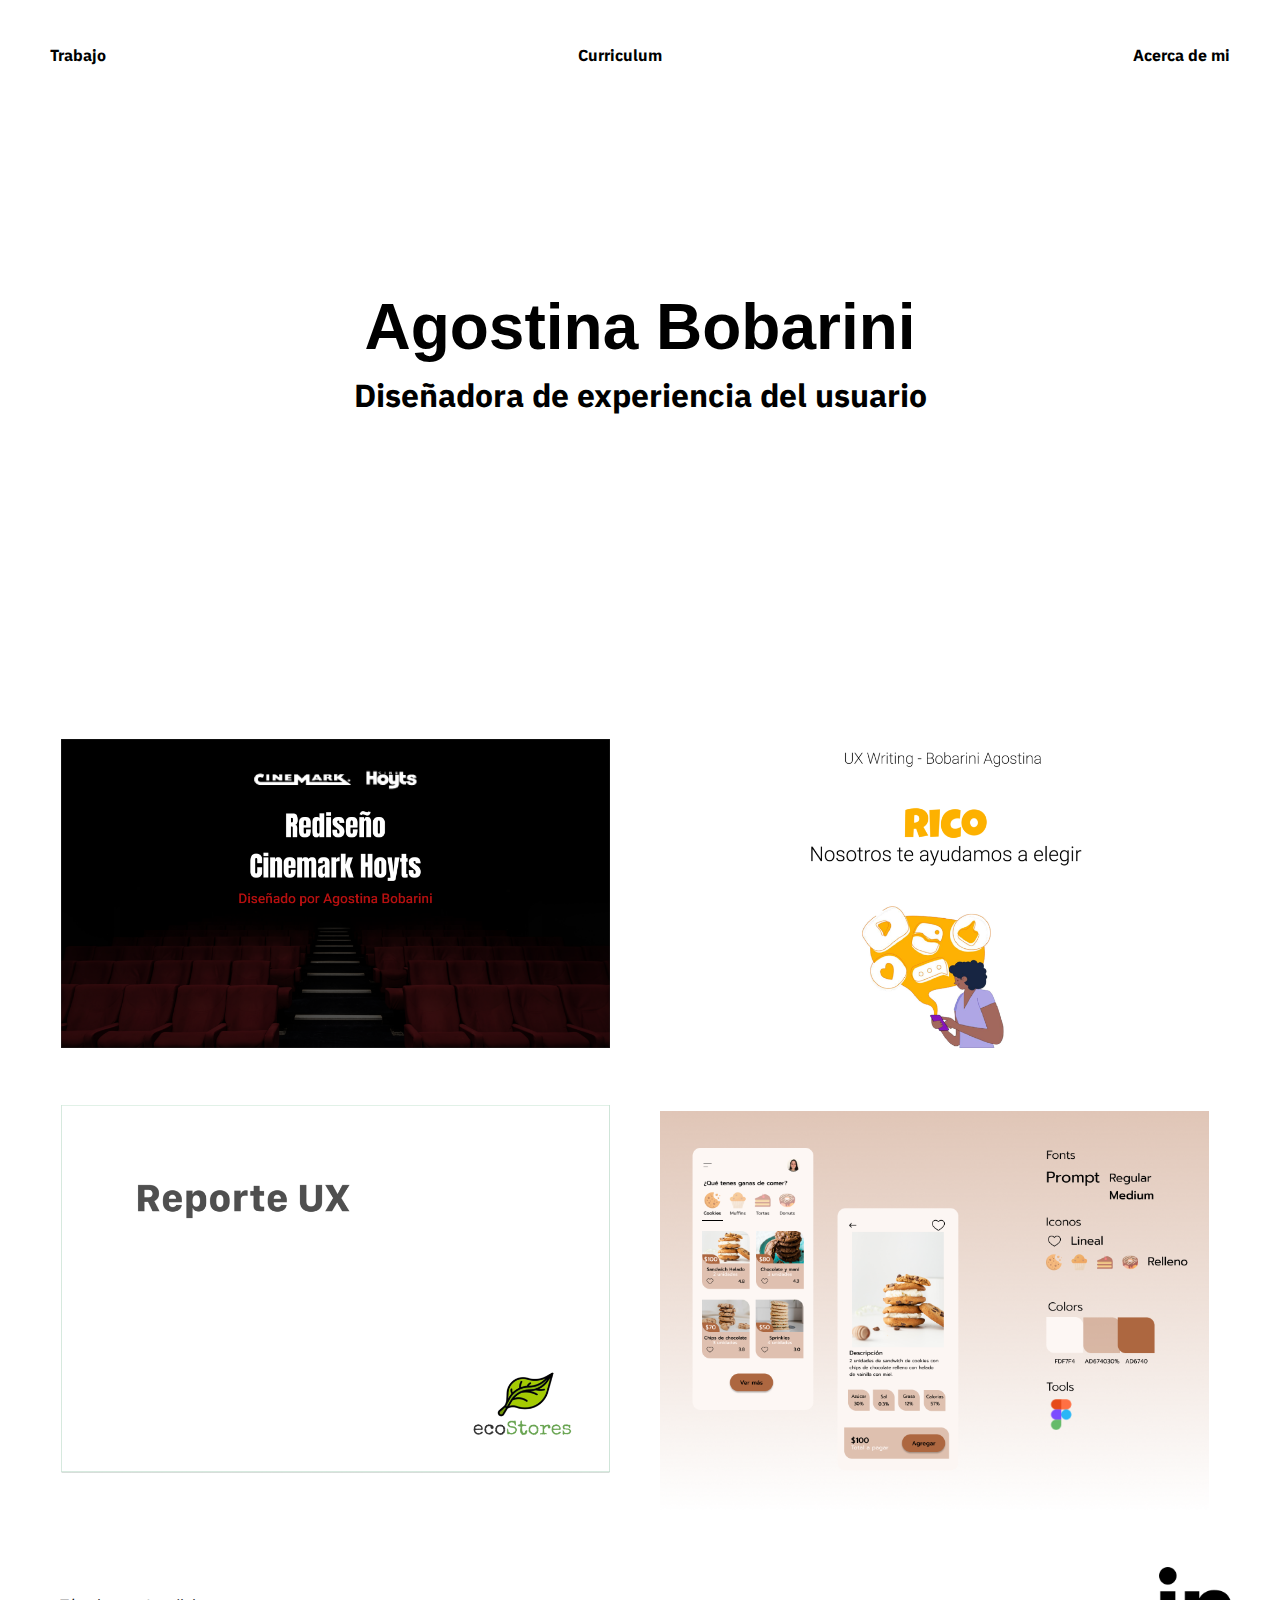
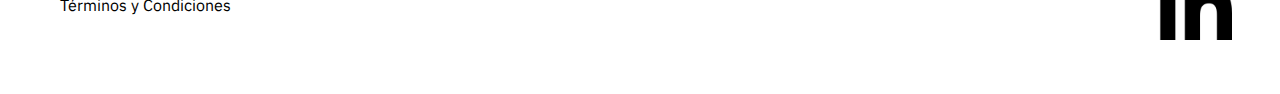
==== index.html @ cc2c590b "Nuevas imagenes" ====
<!DOCTYPE html>
<html lang="en">
<head>
    <meta charset="UTF-8">
    <meta http-equiv="X-UA-Compatible" content="IE=edge">
    <meta name="viewport" content="width=device-width, initial-scale=1.0">
    <link href="https://cdn.jsdelivr.net/npm/bootstrap@5.0.2/dist/css/bootstrap.min.css" rel="stylesheet" integrity="sha384-EVSTQN3/azprG1Anm3QDgpJLIm9Nao0Yz1ztcQTwFspd3yD65VohhpuuCOmLASjC" crossorigin="anonymous">
    <link rel="stylesheet" href="./estilos/estilos.css">
    <title>Agostina Bobarini - UX Designer</title>
    <link rel="icon" href="./images/ux.svg" type="ux">
</head>
<body>

    <header>
    <nav>
        <ul>
            <li>
                <a class="nav" href="index.html">Trabajo</a>
            </li>
            <li>
                <a class="nav" href="./pages/curriculum.html">Curriculum</a>
            </li>
            <li>
                <a class="nav" href="./pages/acerca.html">Acerca de mi</a>
            </li>
        </ul>
    </nav>
    </header>
    <main class="H1">
        <h1 class="H11">Agostina Bobarini</h1>
        <h2 class="H2">Diseñadora de experiencia del usuario</h2>
    </main>
    <section class="flexContainer">
    <a class="p1"href="./pages/proyecto1.html"><img src="./images/Hoja 1.png" alt="Rediseño"></a>
    <a class="p2"href="./pages/proyecto2.html"><img src="./images/trabajo1.png" alt="Rico"></a>
    <a class="p3"href="./pages/proyecto3.html"><img src="./images/reporte1.png" alt="ReporteUX"></a>
    <img src="./images/p4.png" alt="proyecto4">
    </section>
    <footer>
        <div>Términos y Condiciones</div>
        <a class="icono" target="_blank" href="https://www.linkedin.com/in/agostina-bobarini-a87a51206/"> <img src="./images/linkedin.png" alt="LinkedIn"></a>
    </footer>
    <script src="https://cdn.jsdelivr.net/npm/bootstrap@5.0.2/dist/js/bootstrap.bundle.min.js" integrity="sha384-MrcW6ZMFYlzcLA8Nl+NtUVF0sA7MsXsP1UyJoMp4YLEuNSfAP+JcXn/tWtIaxVXM" crossorigin="anonymous"></script>
</body>
</html>
---- estilos/estilos.css ----
@import url('https://fonts.googleapis.com/css2?family=Anuphan:wght@100&display=swap');
@import url('https://fonts.googleapis.com/css2?family=Anuphan:wght@100;200&display=swap');
@import url('https://fonts.googleapis.com/css2?family=Anuphan:wght@100;200;400&display=swap');
*{
    margin:0;
    padding:0;
}
body{
    padding:10px;
    margin:20px;
    font-family: anuphan;
    color: black;
    text-align: center;
}
nav {
    display: flex;
    justify-content: space-between;
    align-items:center;
    height: 50px;
    padding: 0 10px;
    font-family: anuphan;
    font-weight: bold;
}
nav ul {
    list-style: none;
    margin: 0;
    padding: 0;
    display: flex;
    justify-content: space-between;
    align-items:center;
    flex-grow: 1;
    color: black;
}
nav ul li a {
    text-decoration: none;
    padding: 10px;
    display: block;
    color: black;
}
.nav:hover{
color: black;
opacity: 50%;
}
footer{
    padding-top: 60px;
    padding-left: 30px;
    padding-right: 30px;
    display: flex;
    justify-content: space-between;
    align-items: center;
}
img{
    width: 90%;
    padding: 20px;
}
.icono{
    width: 7%;
}
.contactos{
    height: 60px;
    display: flex;
    justify-content:space-evenly;
    align-items:flex-end;
    padding-top: 60px;
    padding-left: 30px;
    padding-right: 30px;
    padding-bottom: 30px;
}
.icono1{
    width: 5%;
}
h1{
    padding-top: 60px;
    padding-bottom: 40px;
    font-weight:bolder;
    font-family:sans-serif;
}
h2{
    padding-bottom: 30px;
    font-size:xx-large;
}
h3{
    font-size: large;
}
.fotoagos{
    width: 30%;
    border-radius: 50%;
}
h4{
    font-size: small;
    font-weight: bolder;
}
.H1{
    padding-top: 150px;
    padding-bottom: 250px;
    font-size: xx-large;
}
.H11{
    padding-bottom: 5px;
}
.H2{
    padding-top: 5px;
}
.flexContainer{
    display: grid;
    grid-template-columns: 50% 50%;
    grid-template-rows: 50% 50%;
}
.p1{
    grid-column: 1 / 2;
    grid-row: 1 / 2;
}
.p1:hover{
    color: gray;
    opacity: 20%;
}
.p2:hover{
    color: gray;
    opacity: 20%;
}
.p3:hover{
    color: gray;
    opacity: 20%;
}
.p2{
    grid-column: 2 / 3;
    grid-row: 1 / 2;
}
.p3{
    grid-column: 1 / 2;
    grid-row: 2 / 3;
}
.p4{
    grid-column: 2 / 3;
    grid-row: 2 / 3;
    align-items: center;
}
.p1, .p2, .p3, .p4 {
    padding: 0;
    display: flex;
    justify-content: center;
    align-items: center;
}
.D2{
    display: flex;
    flex-direction: row;
    align-items: center;
    padding-bottom: 60px;
}
@media screen and (max-width: 480px) {
    /* Aquí van las reglas de estilo para pantallas de celular */
    
}
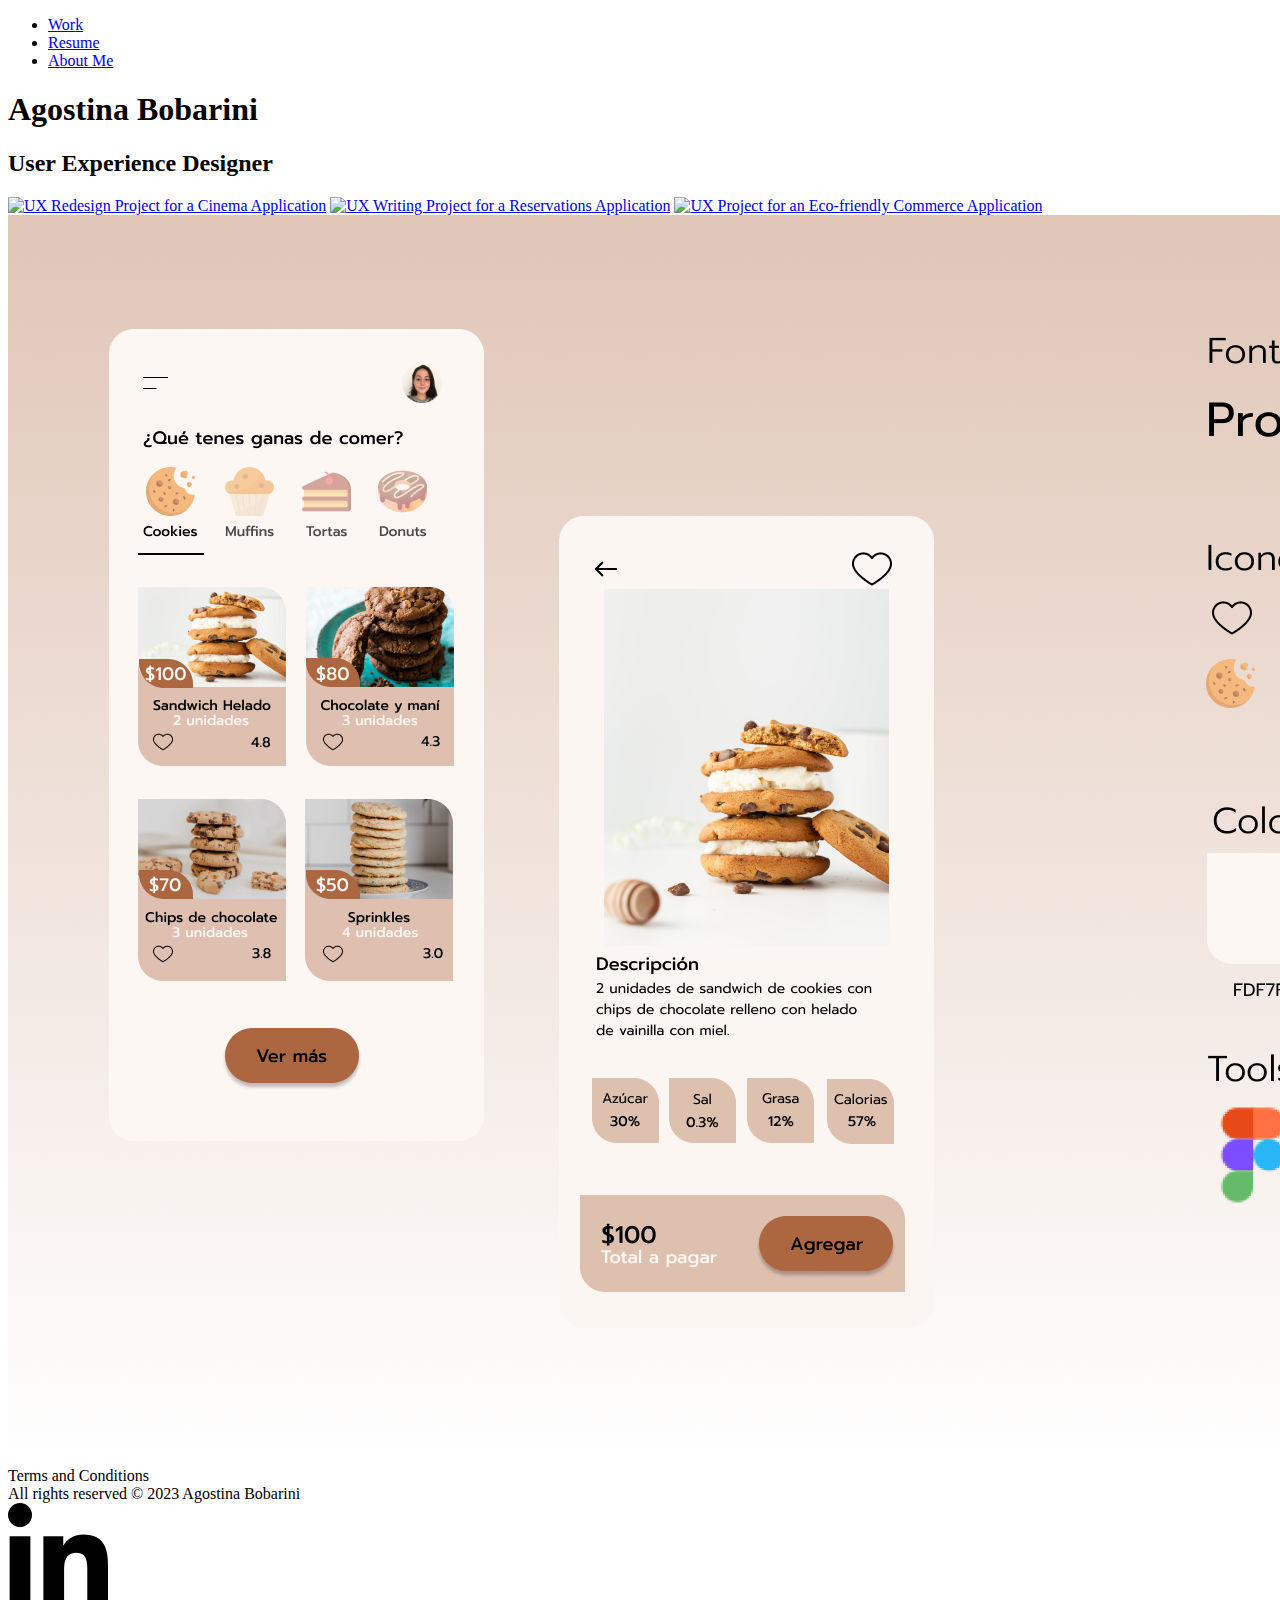
==== commit e4cdb358: "Master" ====
--- a/index.html
+++ b/index.html
@@ -4,42 +4,45 @@
     <meta charset="UTF-8">
     <meta http-equiv="X-UA-Compatible" content="IE=edge">
     <meta name="viewport" content="width=device-width, initial-scale=1.0">
-    <link href="https://cdn.jsdelivr.net/npm/bootstrap@5.0.2/dist/css/bootstrap.min.css" rel="stylesheet" integrity="sha384-EVSTQN3/azprG1Anm3QDgpJLIm9Nao0Yz1ztcQTwFspd3yD65VohhpuuCOmLASjC" crossorigin="anonymous">
-    <link rel="stylesheet" href="./estilos/estilos.css">
+    <meta name="description" content="Website of Agostina Bobarini, User Experience Designer (UX).">
+    <meta name="keywords" content="Agostina Bobarini, UX Designer, UX Designer, User Experience Design">
+    <meta name="author" content="Agostina Bobarini">
     <title>Agostina Bobarini - UX Designer</title>
     <link rel="icon" href="./images/ux.svg" type="ux">
+    <link href="https://cdn.jsdelivr.net/npm/bootstrap@5.0.2/dist/css/bootstrap.min.css" rel="stylesheet" integrity="sha384-EVSTQN3/azprG1Anm3QDgpJLIm9Nao0Yz1ztcQTwFspd3yD65VohhpuuCOmLASjC" crossorigin="anonymous">
+    <link rel="stylesheet" href="./styles/styles.css">
 </head>
 <body>
-
-    <header>
-    <nav>
-        <ul>
-            <li>
-                <a class="nav" href="index.html">Trabajo</a>
-            </li>
-            <li>
-                <a class="nav" href="./pages/curriculum.html">Curriculum</a>
-            </li>
-            <li>
-                <a class="nav" href="./pages/acerca.html">Acerca de mi</a>
-            </li>
-        </ul>
-    </nav>
-    </header>
-    <main class="H1">
-        <h1 class="H11">Agostina Bobarini</h1>
-        <h2 class="H2">Diseñadora de experiencia del usuario</h2>
-    </main>
-    <section class="flexContainer">
-    <a class="p1"href="./pages/proyecto1.html"><img src="./images/Hoja 1.png" alt="Rediseño"></a>
-    <a class="p2"href="./pages/proyecto2.html"><img src="./images/trabajo1.png" alt="Rico"></a>
-    <a class="p3"href="./pages/proyecto3.html"><img src="./images/reporte1.png" alt="ReporteUX"></a>
-    <img src="./images/p4.png" alt="proyecto4">
-    </section>
-    <footer>
-        <div>Términos y Condiciones</div>
-        <a class="icono" target="_blank" href="https://www.linkedin.com/in/agostina-bobarini-a87a51206/"> <img src="./images/linkedin.png" alt="LinkedIn"></a>
-    </footer>
-    <script src="https://cdn.jsdelivr.net/npm/bootstrap@5.0.2/dist/js/bootstrap.bundle.min.js" integrity="sha384-MrcW6ZMFYlzcLA8Nl+NtUVF0sA7MsXsP1UyJoMp4YLEuNSfAP+JcXn/tWtIaxVXM" crossorigin="anonymous"></script>
+<header>
+<nav>
+    <ul>
+        <li>
+            <a href="index.html">Work</a>
+        </li>
+        <li>
+            <a href="./pages/resume.html">Resume</a>
+        </li>
+        <li>
+            <a href="./pages/about.html">About Me</a>
+        </li>
+    </ul>
+</nav>
+</header>
+<main class="H1">
+    <h1 class="H11">Agostina Bobarini</h1>
+    <h2 class="H2">User Experience Designer</h2>
+</main>
+<section class="flexContainer">
+<a class="p1" href="./pages/project1.html"><img src="./images/Sheet 1.png" alt="UX Redesign Project for a Cinema Application"></a>
+<a class="p2" href="./pages/project2.html"><img src="./images/work1.png" alt="UX Writing Project for a Reservations Application"></a>
+<a class="p3" href="./pages/project3.html"><img src="./images/report1.png" alt="UX Project for an Eco-friendly Commerce Application"></a>
+<img src="./images/p4.png" alt="Prototype and UI Kit Image">
+</section>
+<footer>
+    <div>Terms and Conditions</div>
+    <div>All rights reserved &copy; 2023 Agostina Bobarini</div>
+    <a class="icon" target="_blank" href="https://www.linkedin.com/in/agostina-bobarini-a87a51206/"> <img src="./images/linkedin.png" alt="LinkedIn Icon"></a>
+</footer>
+<script src="https://cdn.jsdelivr.net/npm/bootstrap@5.0.2/dist/js/bootstrap.bundle.min.js" integrity="sha384-MrcW6ZMFYlzcLA8Nl+NtUVF0sA7MsXsP1UyJoMp4YLEuNSfAP+JcXn/tWtIaxVXM" crossorigin="anonymous"></script>
 </body>
-</html>+</html>
